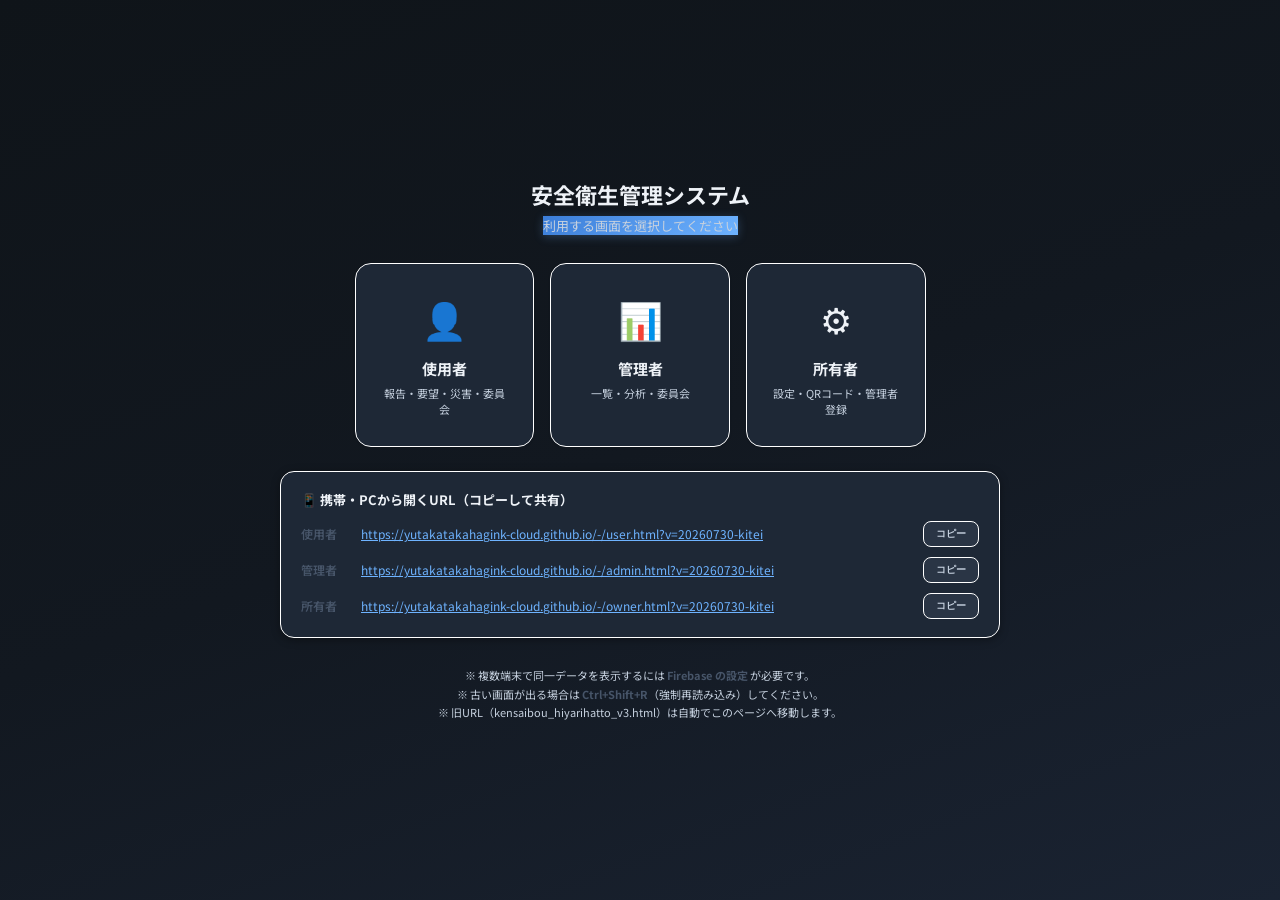
==== index.html @ 797aa0ba "feat: 規定関連タブを追加（運営規程・安全担当資料）" ====
﻿<!DOCTYPE html>
<html lang="ja">
<head>
<meta charset="UTF-8">
<meta name="viewport" content="width=device-width, initial-scale=1.0">
<meta http-equiv="Cache-Control" content="no-cache, no-store, must-revalidate">
<meta http-equiv="Pragma" content="no-cache">
<meta http-equiv="Expires" content="0">
<title>安全衛生管理システム</title>
<link href="https://fonts.googleapis.com/css2?family=Noto+Sans+JP:wght@400;600;700&family=Orbitron:wght@500;700&display=swap" rel="stylesheet">
<style>
*{margin:0;padding:0;box-sizing:border-box}
body{font-family:'Noto Sans JP',sans-serif;background:linear-gradient(160deg,#F8FAFC 0%,#E2E8F0 50%,#CBD5E1 100%);min-height:100vh;display:flex;flex-direction:column;align-items:center;justify-content:center;padding:20px}
h1{font-size:22px;color:#1E293B;margin-bottom:6px;text-align:center;font-weight:700}
.sub{font-size:13px;color:#64748B;margin-bottom:28px;text-align:center}
.cards{display:flex;flex-wrap:wrap;gap:16px;justify-content:center;max-width:720px}
.card{background:#fff;border:1px solid #E2E8F0;border-radius:16px;padding:28px 24px;min-width:160px;flex:1;max-width:220px;text-align:center;text-decoration:none;color:#1E293B;transition:all .2s;box-shadow:0 1px 3px rgba(0,0,0,.06)}
.card:hover,.card:active{border-color:#2563EB;transform:translateY(-3px);box-shadow:0 8px 24px rgba(37,99,235,.12)}
.card .ico{font-size:36px;margin-bottom:14px}
.card .ttl{font-size:15px;font-weight:700;margin-bottom:6px;color:#1E293B}
.card .desc{font-size:11px;color:#64748B;line-height:1.5}
.url-list{background:#fff;border:1px solid #E2E8F0;border-radius:14px;padding:18px 20px;margin-top:24px;max-width:720px;width:100%;box-shadow:0 1px 3px rgba(0,0,0,.04)}
.url-list h2{font-size:13px;color:#1E293B;margin-bottom:12px;font-weight:700}
.url-item{display:flex;align-items:center;gap:8px;margin-bottom:10px;font-size:12px}
.url-item:last-child{margin-bottom:0}
.url-item a{color:#2563EB;word-break:break-all;flex:1}
.url-item .copy{padding:5px 12px;font-size:10px;background:#fff;border:1px solid #E2E8F0;border-radius:8px;color:#475569;cursor:pointer;white-space:nowrap;font-weight:600;transition:all .15s}
.url-item .copy:hover{border-color:#2563EB;color:#2563EB}
.url-item .copy:active{background:#F0F4F8}
.note{font-size:11px;color:#94A3B8;margin-top:28px;text-align:center;max-width:520px;line-height:1.7}
.note b{color:#475569}
</style>
<link rel="stylesheet" href="hh-theme.css?v=20260723-dark3">
</head>
<body class="hh-sora index-page">
<h1>安全衛生管理システム</h1>
<p class="sub">利用する画面を選択してください</p>
<div class="cards">
  <a href="user.html?v=20260730-kitei" class="card" id="cardUser">
    <div class="ico">👤</div>
    <div class="ttl">使用者</div>
    <div class="desc">報告・要望・災害・委員会</div>
  </a>
  <a href="admin.html?v=20260730-kitei" class="card" id="cardAdmin">
    <div class="ico">📊</div>
    <div class="ttl">管理者</div>
    <div class="desc">一覧・分析・委員会</div>
  </a>
  <a href="owner.html?v=20260730-kitei" class="card" id="cardOwner">
    <div class="ico">⚙</div>
    <div class="ttl">所有者</div>
    <div class="desc">設定・QRコード・管理者登録</div>
  </a>
</div>
<div class="url-list">
  <h2>📱 携帯・PCから開くURL（コピーして共有）</h2>
  <div class="url-item"><span style="min-width:52px;color:#475569;font-weight:600">使用者</span><a href="user.html?v=20260730-kitei" id="urlUser">-</a><button class="copy" onclick="copyUrl('urlUser')">コピー</button></div>
  <div class="url-item"><span style="min-width:52px;color:#475569;font-weight:600">管理者</span><a href="admin.html?v=20260730-kitei" id="urlAdmin">-</a><button class="copy" onclick="copyUrl('urlAdmin')">コピー</button></div>
  <div class="url-item"><span style="min-width:52px;color:#475569;font-weight:600">所有者</span><a href="owner.html?v=20260730-kitei" id="urlOwner">-</a><button class="copy" onclick="copyUrl('urlOwner')">コピー</button></div>
</div>
<p class="note">※ 複数端末で同一データを表示するには <b>Firebase の設定</b> が必要です。<br>※ 古い画面が出る場合は <b>Ctrl+Shift+R</b>（強制再読み込み）してください。<br>※ 旧URL（kensaibou_hiyarihatto_v3.html）は自動でこのページへ移動します。</p>
<script src="config.js" onerror=""></script>
<script>
(function(){
  var v='?v=20260730-kitei';
  var base=(typeof window.HH_BASE_URL==='string'&&window.HH_BASE_URL)?window.HH_BASE_URL.replace(/\/?$/,'/'):location.href.replace(/[^\/]*$/,'');
  [['urlUser','user.html'],['urlAdmin','admin.html'],['urlOwner','owner.html']].forEach(function(x){
    var url=base+x[1]+v;
    var a=document.getElementById(x[0]);
    if(a){a.href=url;a.textContent=url}
  });
  [['cardUser','user.html'],['cardAdmin','admin.html'],['cardOwner','owner.html']].forEach(function(x){
    var el=document.getElementById(x[0]);if(el)el.href=base+x[1]+v;
  });
})();
function copyUrl(id){var a=document.getElementById(id);var url=a.href;if(navigator.clipboard&&navigator.clipboard.writeText){navigator.clipboard.writeText(url).then(function(){alert('URLをコピーしました:\n'+url)})}else{var t=document.createElement('input');t.value=url;document.body.appendChild(t);t.select();document.execCommand('copy');document.body.removeChild(t);alert('URLをコピーしました:\n'+url)}}
</script>
</body>
</html>
---- hh-theme.css ----
/* 螳牙・陦帷函邂｡逅・窶・繝繝ｼ繧ｯ繝・・繝橸ｼ医∪縺ｶ縺励＆繧呈椛縺医∫區譁・ｭ励〒隱ｭ縺ｿ繧・☆縺擾ｼ・*/
:root {
  --bg: #121820;
  --bg2: #1a2332;
  --bg3: #222d3d;
  --ac: #6eb3ff;
  --ac2: #8fc4ff;
  --acg: rgba(110, 179, 255, 0.15);
  --yl: #fbbf24;
  --rd: #f87171;
  --gn: #4ade80;
  --bl: #38bdf8;
  --pr: #c4b5fd;
  --t1: #eef2f7;
  --t2: #c5d0de;
  --t3: #8b9cb0;
  --bd: #ffffff;
  --card: #1e2836;
  --card2: #252f3f;
  --input: #2a3545;
  --r: 12px;
  --rs: 8px;
  --shadow: 0 2px 8px rgba(0, 0, 0, 0.35);
  --shadow-md: 0 6px 20px rgba(0, 0, 0, 0.4);
}

body.hh-sora {
  font-family: "Noto Sans JP", "Segoe UI", Meiryo, sans-serif;
  background: var(--bg) !important;
  color: var(--t1) !important;
  -webkit-font-smoothing: antialiased;
  color-scheme: dark;
}

body.hh-sora select,
body.hh-sora input,
body.hh-sora textarea,
body.hh-sora button {
  color: var(--t1);
}

/* 笏笏 繝翫ン繝ｻ繝倥ャ繝繝ｼ 笏笏 */
body.hh-sora .nav {
  background: var(--bg2) !important;
  border-color: var(--bd) !important;
  box-shadow: 0 2px 12px rgba(0, 0, 0, 0.4) !important;
}

body.hh-sora .ni { color: var(--t3) !important; }
body.hh-sora .ni.on { color: var(--ac) !important; }
body.hh-sora .ni.on::before { background: var(--ac) !important; }

body.hh-sora .hdr {
  background: var(--bg2) !important;
  border-bottom-color: var(--bd) !important;
}

body.hh-sora .logo {
  background: linear-gradient(135deg, #3b7dd8, #6eb3ff) !important;
  box-shadow: 0 2px 10px rgba(110, 179, 255, 0.25) !important;
}

/* 笏笏 譁・ｭ苓牡・医う繝ｳ繝ｩ繧､繝ｳ縺ｮ豼・牡謖・ｮ壹ｒ荳頑嶌縺搾ｼ・笏笏 */
body.hh-sora .hdr-t,
body.hh-sora .hdr-s,
body.hh-sora .lt,
body.hh-sora .mh,
body.hh-sora .cht,
body.hh-sora .fl,
body.hh-sora .lkl,
body.hh-sora .dv,
body.hh-sora .dbtx,
body.hh-sora .fg,
body.hh-sora p,
body.hh-sora label,
body.hh-sora h1,
body.hh-sora h2,
body.hh-sora h3,
body.hh-sora .login-lbl,
body.hh-sora .menu-btn-t,
body.hh-sora .guide-box b,
body.hh-sora .login-inf b,
body.hh-sora .ocr-buf-title {
  color: var(--t1) !important;
}

body.hh-sora .sl,
body.hh-sora .rm,
body.hh-sora .dk,
body.hh-sora .dbt,
body.hh-sora .rde,
body.hh-sora .hl,
body.hh-sora .crl,
body.hh-sora .tl2,
body.hh-sora .com-tap,
body.hh-sora .menu-btn-d {
  color: var(--t2) !important;
}

body.hh-sora .sd,
body.hh-sora .guide-box,
body.hh-sora .user-pill,
body.hh-sora .top-btn,
body.hh-sora .period-flt select,
body.hh-sora .dfp,
body.hh-sora .fp {
  color: var(--ac) !important;
}

/* 笏笏 繧ｫ繝ｼ繝峨・繝代ロ繝ｫ 笏笏 */
body.hh-sora .cb,
body.hh-sora .ic,
body.hh-sora .rc,
body.hh-sora .sc,
body.hh-sora .lki,
body.hh-sora .login-box,
body.hh-sora .login-card,
body.hh-sora .period-flt,
body.hh-sora .com-exp-card,
body.hh-sora .byexp-grid .byexp-item,
body.hh-sora .menu-btn,
body.hh-sora .photo-btn,
body.hh-sora .drop-zone,
body.hh-sora .ocr-pick-btn,
body.hh-sora .ocr-btn-clear,
body.hh-sora .ocr-buf-thumb,
body.hh-sora .url-list {
  background: var(--card) !important;
  border-color: var(--bd) !important;
  color: var(--t1) !important;
  box-shadow: var(--shadow) !important;
}

body.hh-sora .rc { border-left-color: var(--bd) !important; }
body.hh-sora .rc:hover {
  background: var(--card2) !important;
  box-shadow: var(--shadow-md) !important;
}

body.hh-sora .com-detail {
  background: rgba(110, 179, 255, 0.08) !important;
  border-left-color: var(--bd) !important;
  color: var(--t1) !important;
}

body.hh-sora .com-detail .byexp-item {
  border-bottom-color: var(--bd) !important;
}

body.hh-sora .guide-box {
  background: rgba(110, 179, 255, 0.1) !important;
  border-color: var(--bd) !important;
}

/* 笏笏 蜈･蜉帶ｬ・笏笏 */
body.hh-sora .fi,
body.hh-sora .fs,
body.hh-sora .ft,
body.hh-sora .login-inp,
body.hh-sora .login-sel,
body.hh-sora .period-flt select {
  background: var(--input) !important;
  border-color: var(--bd) !important;
  color: var(--t1) !important;
}

body.hh-sora .fi:focus,
body.hh-sora .fs:focus,
body.hh-sora .ft:focus,
body.hh-sora .login-inp:focus,
body.hh-sora .login-sel:focus {
  border-color: var(--ac) !important;
  box-shadow: 0 0 0 3px var(--acg) !important;
}

body.hh-sora .fs,
body.hh-sora .period-flt select {
  background-image: url("data:image/svg+xml,%3Csvg xmlns='http://www.w3.org/2000/svg' width='10' height='10' viewBox='0 0 24 24' fill='none' stroke='%238b9cb0' stroke-width='2'%3E%3Cpath d='M6 9l6 6 6-6'/%3E%3C/svg%3E") !important;
  background-repeat: no-repeat !important;
  background-position: right 12px center !important;
}

body.hh-sora input[type="date"],
body.hh-sora input[type="time"],
body.hh-sora input[type="month"],
body.hh-sora input[type="number"] {
  color-scheme: dark;
}

/* 笏笏 繝√ャ繝励・繝懊ち繝ｳ 笏笏 */
body.hh-sora .ch,
body.hh-sora .ck,
body.hh-sora .lb,
body.hh-sora .tp,
body.hh-sora .user-pill,
body.hh-sora .top-btn,
body.hh-sora .dfp {
  background: var(--input) !important;
  border-color: var(--bd) !important;
  color: var(--t2) !important;
}

body.hh-sora .ch.on,
body.hh-sora .ck.on,
body.hh-sora .dfp.on,
body.hh-sora .tp.on {
  background: var(--acg) !important;
  border-color: var(--ac) !important;
  color: var(--ac) !important;
}

body.hh-sora .lb.on {
  background: var(--ac) !important;
  border-color: var(--ac) !important;
  color: #0f1419 !important;
}

body.hh-sora .sub,
body.hh-sora .login-btn,
body.hh-sora .ocr-btn-fill {
  background: linear-gradient(135deg, #3b7dd8, #6eb3ff) !important;
  border: none !important;
  color: #0f1419 !important;
  box-shadow: 0 2px 10px rgba(110, 179, 255, 0.25) !important;
}

body.hh-sora .fp {
  background: var(--input) !important;
  border-color: var(--bd) !important;
}

body.hh-sora .fp:hover {
  border-color: var(--ac) !important;
  color: var(--ac) !important;
}

body.hh-sora .sd { color: var(--ac) !important; }
body.hh-sora .sd::after { background: linear-gradient(90deg, var(--bd), transparent) !important; }

/* 笏笏 邨ｱ險医・繧ｰ繝ｩ繝・笏笏 */
body.hh-sora .htk,
body.hh-sora .crt,
body.hh-sora .lkdt,
body.hh-sora .ocr-prog {
  background: var(--bg3) !important;
}

body.hh-sora .sc.co .sv { color: var(--ac) !important; }
body.hh-sora .sc.cr .sv { color: var(--rd) !important; }
body.hh-sora .sc.cg2 .sv { color: var(--gn) !important; }
body.hh-sora .sc.cy .sv { color: var(--yl) !important; }

/* 笏笏 繝舌ャ繧ｸ・域囓閭梧勹縺ｧ繧りｪｭ繧√ｋ繧医≧隱ｿ謨ｴ・・笏笏 */
body.hh-sora .bf { background: rgba(248, 113, 113, 0.2) !important; color: #fca5a5 !important; }
body.hh-sora .bt2 { background: rgba(251, 191, 36, 0.2) !important; color: #fcd34d !important; }
body.hh-sora .bm { background: rgba(196, 181, 253, 0.2) !important; color: #ddd6fe !important; }
body.hh-sora .bdr { background: rgba(56, 189, 248, 0.2) !important; color: #7dd3fc !important; }
body.hh-sora .bcl { background: rgba(74, 222, 128, 0.2) !important; color: #86efac !important; }
body.hh-sora .bo { background: rgba(139, 156, 176, 0.2) !important; color: var(--t2) !important; }
body.hh-sora .abr { background: rgba(251, 191, 36, 0.15) !important; color: #fcd34d !important; border-color: var(--bd) !important; }
body.hh-sora .abd { background: rgba(74, 222, 128, 0.15) !important; color: #86efac !important; border-color: var(--bd) !important; }

/* 笏笏 繝｢繝ｼ繝繝ｫ 笏笏 */
body.hh-sora .mbg { background: rgba(0, 0, 0, 0.65) !important; }

body.hh-sora .mbd {
  background: var(--card2) !important;
  border: 1px solid var(--bd) !important;
  color: var(--t1) !important;
  box-shadow: var(--shadow-md) !important;
}

body.hh-sora .dl { border-bottom-color: var(--bd) !important; }
body.hh-sora .mp { background: var(--bd) !important; }
body.hh-sora .tst { background: var(--ac) !important; color: #0f1419 !important; }

/* 笏笏 繝ｭ繧ｰ繧､繝ｳ逕ｻ髱｢ 笏笏 */
body.hh-sora .login-ov {
  background: rgba(0, 0, 0, 0.75) !important;
}

body.hh-sora .login-card {
  background: var(--card2) !important;
  box-shadow: var(--shadow-md) !important;
}

/* 笏笏 蟋泌藤莨夊ｭｰ莠矩鹸 笏笏 */
body.hh-sora .cm-col {
  background: var(--card) !important;
  border-color: var(--bd) !important;
}

body.hh-sora .cm-title {
  background: var(--bg3) !important;
  color: var(--t1) !important;
}

body.hh-sora .cm-title.cm-confirmed {
  background: linear-gradient(135deg, #3b7dd8, #6eb3ff) !important;
  color: #0f1419 !important;
}

body.hh-sora .cm-sh { color: var(--ac) !important; }
body.hh-sora .cm-lbl { color: var(--t2) !important; }

body.hh-sora .cm-fi,
body.hh-sora .cm-ta {
  background: var(--input) !important;
  border-color: var(--bd) !important;
  color: var(--t1) !important;
}

body.hh-sora .cm-section { border-bottom-color: var(--bd) !important; }

body.hh-sora .cm-fi[style*="background:#f5f5f5"],
body.hh-sora .cm-ta[style*="background:#f5f5f5"] {
  background: var(--bg3) !important;
}

/* 笏笏 蜈･蜿｣ index.html 笏笏 */
body.hh-sora.index-page {
  background: linear-gradient(160deg, #0f1419 0%, #121820 50%, #1a2332 100%) !important;
  color: var(--t1) !important;
}

body.hh-sora.index-page h1 { color: var(--t1) !important; }
body.hh-sora.index-page .sub,
body.hh-sora.index-page .note { color: var(--t2) !important; }

body.hh-sora.index-page .card {
  background: var(--card) !important;
  border-color: var(--bd) !important;
  color: var(--t1) !important;
}

body.hh-sora.index-page .card:hover {
  border-color: var(--bd) !important;
  box-shadow: 0 8px 24px rgba(110, 179, 255, 0.15) !important;
}

body.hh-sora.index-page .card .ttl { color: var(--t1) !important; }
body.hh-sora.index-page .card .desc { color: var(--t2) !important; }
body.hh-sora.index-page .url-item a { color: var(--ac) !important; }

body.hh-sora.index-page .url-item .copy {
  background: var(--input) !important;
  border-color: var(--bd) !important;
  color: var(--t2) !important;
}

/* 笏笏 轣ｽ螳ｳ逋ｺ逕溷ｱ蜻翫ヵ繧ｩ繝ｼ繝・・C讒伜ｼ上・菴ｿ逕ｨ閠・判髱｢・・笏笏 */
body.hh-sora .dis-form-pc {
  background: var(--card) !important;
  border-color: var(--bd) !important;
  box-shadow: var(--shadow) !important;
}

body.hh-sora .dis-pc-left,
body.hh-sora .dis-pc-center,
body.hh-sora .dis-pc-right {
  background: var(--card) !important;
  border-color: var(--bd) !important;
}

body.hh-sora .dis-fl-label,
body.hh-sora .dis-fl-group-label {
  background: var(--bg3) !important;
  border-color: var(--bd) !important;
  color: var(--t1) !important;
}

body.hh-sora .dis-fl-sublabel {
  background: var(--bg2) !important;
  border-color: var(--bd) !important;
  color: var(--t2) !important;
}

body.hh-sora .dis-fl-input {
  background: var(--card) !important;
  color: var(--t1) !important;
}

body.hh-sora .dis-fl-input input,
body.hh-sora .dis-fl-input select,
body.hh-sora .dis-fl-input textarea {
  background: var(--input) !important;
  color: var(--t1) !important;
}

body.hh-sora .dis-fl-row,
body.hh-sora .dis-fl-group,
body.hh-sora .dis-fl-group-body .dis-fl-row {
  border-color: var(--bd) !important;
}

body.hh-sora .dis-fl-sect,
body.hh-sora .dis-sect.dis-title {
  background: var(--bg3) !important;
  border-color: var(--bd) !important;
  color: var(--t1) !important;
}

body.hh-sora .dis-pc-right .dis-right-sect {
  background: var(--card2) !important;
  border-color: var(--bd) !important;
  color: var(--t1) !important;
}

body.hh-sora .dis-pc-right .dis-rs-title,
body.hh-sora .dis-situation-sect .dis-ss-title,
body.hh-sora .dis-situation-sect .dis-ss-sub,
body.hh-sora .dis-report-msg {
  color: var(--t1) !important;
}

body.hh-sora .dis-pc-right .dis-rs-title {
  border-color: var(--bd) !important;
}

body.hh-sora .dis-report-block {
  background: var(--card2) !important;
  border-color: var(--bd) !important;
  color: var(--t1) !important;
}

.req-clickable{cursor:pointer;transition:background .15s}
.req-clickable:hover{background:rgba(59,125,216,.06)}

body.hh-sora #disWfUserWrap {
  background: rgba(110, 179, 255, 0.08) !important;
  border-color: var(--bd) !important;
}

body.hh-sora #disReturnedEditBanner {
  background: var(--card2) !important;
  border-color: var(--bd) !important;
  color: var(--t1) !important;
}

body.hh-sora #disReturnedReturnNoteWrap {
  background: rgba(248, 113, 113, 0.12) !important;
  border-color: var(--bd) !important;
}

body.hh-sora #disReturnedReturnNoteBody,
body.hh-sora #disReturnedLooseApproverBody {
  color: var(--t1) !important;
}

body.hh-sora #disReturnedLooseApproverWrap {
  background: rgba(251, 191, 36, 0.12) !important;
  border-color: var(--bd) !important;
}

body.hh-sora #disWfMailPrompt {
  background: var(--card2) !important;
  border-color: var(--bd) !important;
  color: var(--t1) !important;
}

body.hh-sora #disWfMailPrompt strong {
  color: var(--ac) !important;
}

body.hh-sora .dis-fl-input input[style*="background:#e0e0e0"],
body.hh-sora .dis-fl-input input[style*="background: #e0e0e0"],
body.hh-sora #f_wf_sender_email[style*="background:#e8e8e8"],
body.hh-sora #f_wf_sender_email[style*="background: #e8e8e8"] {
  background: var(--bg3) !important;
  color: var(--t2) !important;
}

body.hh-sora .dis-fl-input label {
  color: var(--t2) !important;
}

/* モーダル・承認画面：白背景はそのまま黒文字・白枠 */
body.hh-sora .dis-detail-wide #mI [style*="background:#fff"],
body.hh-sora .dis-detail-wide #mI [style*="background: #fff"],
body.hh-sora .dis-detail-wide #mI [style*="background:#f9f9f9"],
body.hh-sora .dis-detail-wide #mI [style*="background: #f9f9f9"],
body.hh-sora .dis-detail-wide #mI [style*="background:#e8e8e8"],
body.hh-sora .dis-detail-wide #mI [style*="background: #e8e8e8"],
body.hh-sora .dis-detail-wide #mI [style*="background:#f0f0f0"],
body.hh-sora .dis-detail-wide #mI [style*="background: #f0f0f0"],
body.hh-sora .dis-detail-wide #mI [style*="background:#D0D0D0"],
body.hh-sora .dis-detail-wide #mI [style*="background:#D9D9D9"],
body.hh-sora .dis-detail-wide #mI [style*="background: #D0D0D0"],
body.hh-sora .dis-detail-wide #mI [style*="background: #D9D9D9"],
body.hh-sora .dis-detail-wide #mI [style*="background:#FFFDE7"],
body.hh-sora .dis-detail-wide #mI [style*="background:#FFEBEE"],
body.hh-sora #root [style*="background:#fff"],
body.hh-sora #root [style*="background: #fff"],
body.hh-sora #root [style*="background:#e8e8e8"],
body.hh-sora #root [style*="background: #e8e8e8"],
body.hh-sora #root [style*="background:#f0f0f0"],
body.hh-sora #root [style*="background:#D0D0D0"],
body.hh-sora #root [style*="background:#D9D9D9"],
body.hh-sora #root [style*="background:#f9f9f9"],
body.hh-sora #root [style*="background:#FFFDE7"] {
  color: #000000 !important;
  border-color: var(--bd) !important;
}

body.hh-sora .dis-detail-wide #mI [style*="color:#555"],
body.hh-sora .dis-detail-wide #mI [style*="color:#888"],
body.hh-sora .dis-detail-wide #mI [style*="color:#333"],
body.hh-sora .dis-detail-wide #mI [style*="color:#1a1a1a"],
body.hh-sora .dis-detail-wide #mI [style*="color:#E65100"],
body.hh-sora .dis-detail-wide #mI [style*="color:#C62828"],
body.hh-sora #root [style*="color:#555"],
body.hh-sora #root [style*="color:#888"],
body.hh-sora #root [style*="color:#333"],
body.hh-sora #root [style*="color:#1a1a1a"] {
  color: #000000 !important;
}

body.hh-sora .dis-detail-wide #mI [style*="border:1px solid #333"],
body.hh-sora .dis-detail-wide #mI [style*="border-bottom:1px solid #333"],
body.hh-sora .dis-detail-wide #mI [style*="border-bottom:1px solid #ddd"],
body.hh-sora .dis-detail-wide #mI [style*="border-top:2px solid #E65100"],
body.hh-sora .dis-detail-wide #mI [style*="border:1px solid #FFE082"],
body.hh-sora .dis-detail-wide #mI [style*="border-bottom:1px solid #FFCC80"],
body.hh-sora #root [style*="border:1px solid #333"],
body.hh-sora #root [style*="border-bottom:1px solid #333"],
body.hh-sora #root [style*="border-bottom:1px solid #ddd"] {
  border-color: var(--bd) !important;
}

/* 白〜明るい背景の固定UI（背景は変更せず文字のみ黒） */
body.hh-sora .qr-section,
body.hh-sora .ocr-cf,
body.hh-sora .ocr-cf-stat,
body.hh-sora .ocr-cf-banner,
body.hh-sora #qrCodeOutput,
body.hh-sora #qrCodeOutputAdmin,
body.hh-sora #qrCodeOutputOwner,
body.hh-sora #firebaseDiagnosticResult {
  color: #000000 !important;
  border-color: var(--bd) !important;
}

body.hh-sora .qr-section .fl,
body.hh-sora .qr-section label,
body.hh-sora .qr-section p,
body.hh-sora .qr-section .cht,
body.hh-sora .ocr-cf,
body.hh-sora .ocr-cf * {
  color: #000000 !important;
}
/* 蜊倅ｽ・disaster.html */
body.hh-sora .login-overlay {
  background: rgba(0, 0, 0, 0.75) !important;
}

body.hh-sora .note {
  color: var(--t2) !important;
}

body.hh-sora .err {
  background: rgba(248, 113, 113, 0.15) !important;
  color: #fca5a5 !important;
}

/* 笏笏 蜊ｰ蛻ｷ繝ｻPDF繝ｻ繧ｨ繧ｯ繧ｹ繝昴・繝茨ｼ育區閭梧勹邯ｭ謖・ｼ・笏笏 */
body.hh-sora .report-wrapper,
body.hh-sora .dis-print-area,
body.hh-sora .dis-detail-print {
  background: #fff !important;
  color: #000 !important;
  border-color: var(--bd) !important;
}
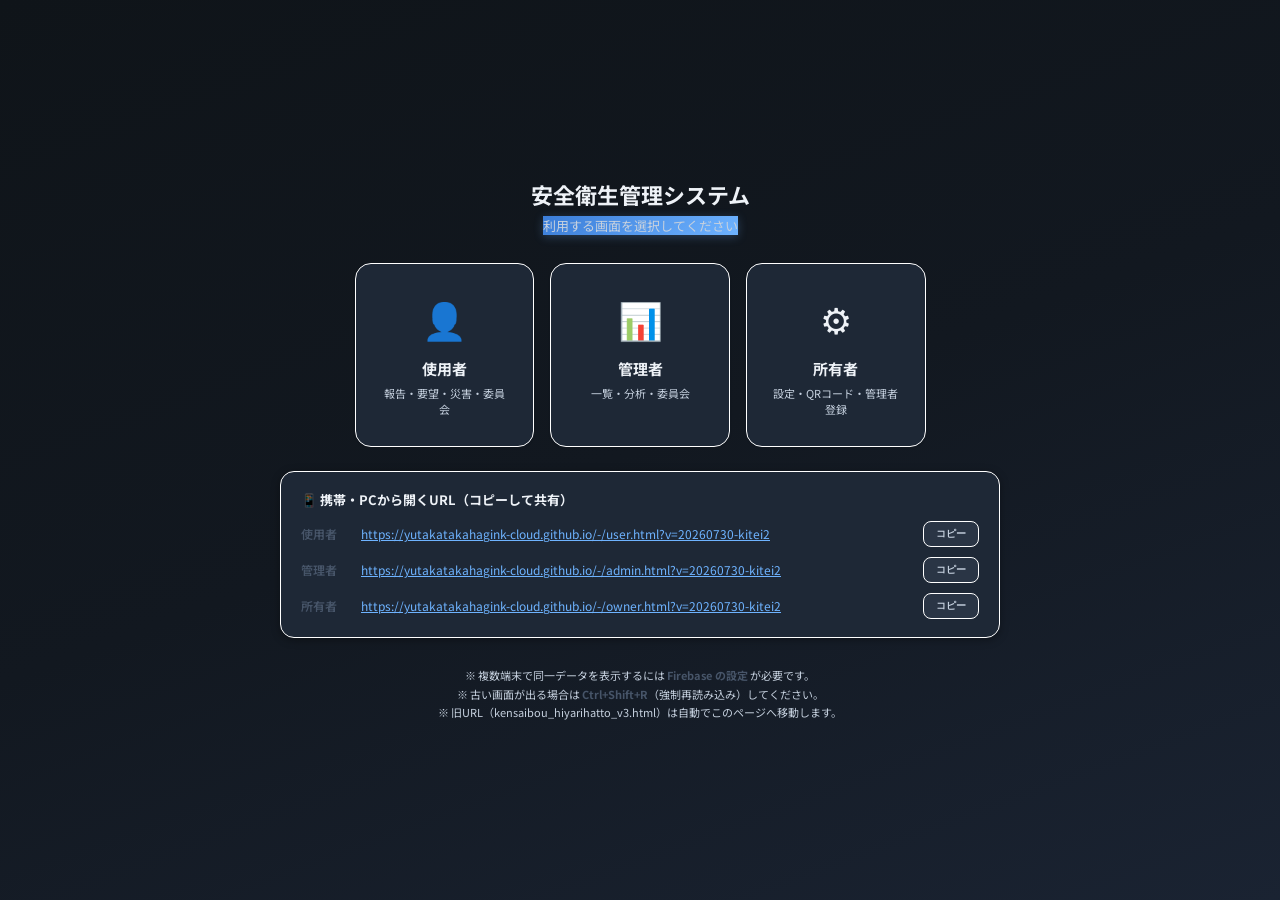
==== commit 97bc9c79: "feat: 規定関連をポップアップ表示に変更" ====
--- a/index.html
+++ b/index.html
@@ -36,17 +36,17 @@
 <h1>安全衛生管理システム</h1>
 <p class="sub">利用する画面を選択してください</p>
 <div class="cards">
-  <a href="user.html?v=20260730-kitei" class="card" id="cardUser">
+  <a href="user.html?v=20260730-kitei2" class="card" id="cardUser">
     <div class="ico">👤</div>
     <div class="ttl">使用者</div>
     <div class="desc">報告・要望・災害・委員会</div>
   </a>
-  <a href="admin.html?v=20260730-kitei" class="card" id="cardAdmin">
+  <a href="admin.html?v=20260730-kitei2" class="card" id="cardAdmin">
     <div class="ico">📊</div>
     <div class="ttl">管理者</div>
     <div class="desc">一覧・分析・委員会</div>
   </a>
-  <a href="owner.html?v=20260730-kitei" class="card" id="cardOwner">
+  <a href="owner.html?v=20260730-kitei2" class="card" id="cardOwner">
     <div class="ico">⚙</div>
     <div class="ttl">所有者</div>
     <div class="desc">設定・QRコード・管理者登録</div>
@@ -54,15 +54,15 @@
 </div>
 <div class="url-list">
   <h2>📱 携帯・PCから開くURL（コピーして共有）</h2>
-  <div class="url-item"><span style="min-width:52px;color:#475569;font-weight:600">使用者</span><a href="user.html?v=20260730-kitei" id="urlUser">-</a><button class="copy" onclick="copyUrl('urlUser')">コピー</button></div>
-  <div class="url-item"><span style="min-width:52px;color:#475569;font-weight:600">管理者</span><a href="admin.html?v=20260730-kitei" id="urlAdmin">-</a><button class="copy" onclick="copyUrl('urlAdmin')">コピー</button></div>
-  <div class="url-item"><span style="min-width:52px;color:#475569;font-weight:600">所有者</span><a href="owner.html?v=20260730-kitei" id="urlOwner">-</a><button class="copy" onclick="copyUrl('urlOwner')">コピー</button></div>
+  <div class="url-item"><span style="min-width:52px;color:#475569;font-weight:600">使用者</span><a href="user.html?v=20260730-kitei2" id="urlUser">-</a><button class="copy" onclick="copyUrl('urlUser')">コピー</button></div>
+  <div class="url-item"><span style="min-width:52px;color:#475569;font-weight:600">管理者</span><a href="admin.html?v=20260730-kitei2" id="urlAdmin">-</a><button class="copy" onclick="copyUrl('urlAdmin')">コピー</button></div>
+  <div class="url-item"><span style="min-width:52px;color:#475569;font-weight:600">所有者</span><a href="owner.html?v=20260730-kitei2" id="urlOwner">-</a><button class="copy" onclick="copyUrl('urlOwner')">コピー</button></div>
 </div>
 <p class="note">※ 複数端末で同一データを表示するには <b>Firebase の設定</b> が必要です。<br>※ 古い画面が出る場合は <b>Ctrl+Shift+R</b>（強制再読み込み）してください。<br>※ 旧URL（kensaibou_hiyarihatto_v3.html）は自動でこのページへ移動します。</p>
 <script src="config.js" onerror=""></script>
 <script>
 (function(){
-  var v='?v=20260730-kitei';
+  var v='?v=20260730-kitei2';
   var base=(typeof window.HH_BASE_URL==='string'&&window.HH_BASE_URL)?window.HH_BASE_URL.replace(/\/?$/,'/'):location.href.replace(/[^\/]*$/,'');
   [['urlUser','user.html'],['urlAdmin','admin.html'],['urlOwner','owner.html']].forEach(function(x){
     var url=base+x[1]+v;
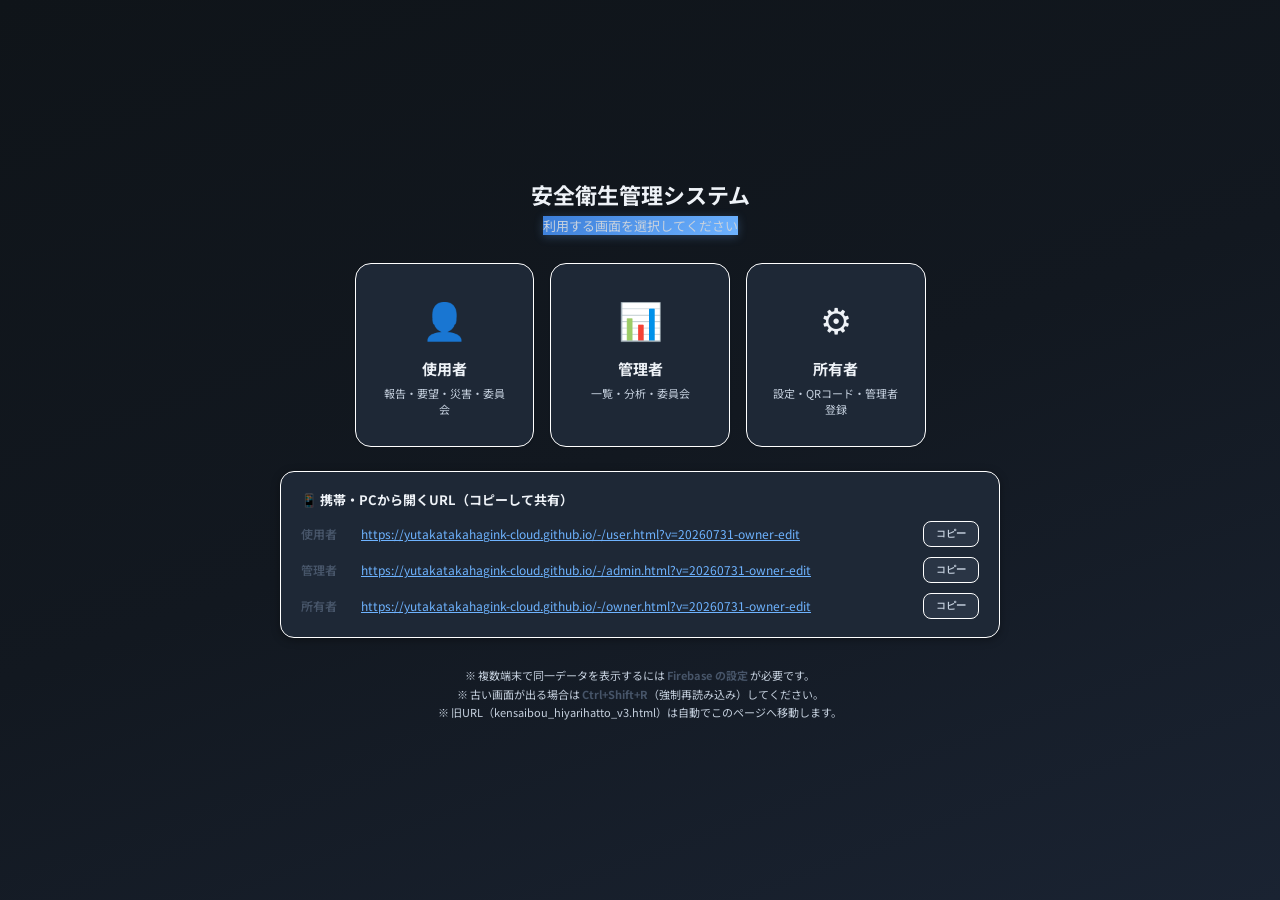
==== commit f3828b53: "feat: 所有者は災害報告・要望を直接編集可能に（履歴非表示）" ====
--- a/index.html
+++ b/index.html
@@ -30,23 +30,23 @@
 .note{font-size:11px;color:#94A3B8;margin-top:28px;text-align:center;max-width:520px;line-height:1.7}
 .note b{color:#475569}
 </style>
-<link rel="stylesheet" href="hh-theme.css?v=20260723-dark3">
+<link rel="stylesheet" href="hh-theme.css?v=20260730-kitei3">
 </head>
 <body class="hh-sora index-page">
 <h1>安全衛生管理システム</h1>
 <p class="sub">利用する画面を選択してください</p>
 <div class="cards">
-  <a href="user.html?v=20260730-kitei2" class="card" id="cardUser">
+  <a href="user.html?v=20260731-owner-edit" class="card" id="cardUser">
     <div class="ico">👤</div>
     <div class="ttl">使用者</div>
     <div class="desc">報告・要望・災害・委員会</div>
   </a>
-  <a href="admin.html?v=20260730-kitei2" class="card" id="cardAdmin">
+  <a href="admin.html?v=20260731-owner-edit" class="card" id="cardAdmin">
     <div class="ico">📊</div>
     <div class="ttl">管理者</div>
     <div class="desc">一覧・分析・委員会</div>
   </a>
-  <a href="owner.html?v=20260730-kitei2" class="card" id="cardOwner">
+  <a href="owner.html?v=20260731-owner-edit" class="card" id="cardOwner">
     <div class="ico">⚙</div>
     <div class="ttl">所有者</div>
     <div class="desc">設定・QRコード・管理者登録</div>
@@ -54,15 +54,15 @@
 </div>
 <div class="url-list">
   <h2>📱 携帯・PCから開くURL（コピーして共有）</h2>
-  <div class="url-item"><span style="min-width:52px;color:#475569;font-weight:600">使用者</span><a href="user.html?v=20260730-kitei2" id="urlUser">-</a><button class="copy" onclick="copyUrl('urlUser')">コピー</button></div>
-  <div class="url-item"><span style="min-width:52px;color:#475569;font-weight:600">管理者</span><a href="admin.html?v=20260730-kitei2" id="urlAdmin">-</a><button class="copy" onclick="copyUrl('urlAdmin')">コピー</button></div>
-  <div class="url-item"><span style="min-width:52px;color:#475569;font-weight:600">所有者</span><a href="owner.html?v=20260730-kitei2" id="urlOwner">-</a><button class="copy" onclick="copyUrl('urlOwner')">コピー</button></div>
+  <div class="url-item"><span style="min-width:52px;color:#475569;font-weight:600">使用者</span><a href="user.html?v=20260731-owner-edit" id="urlUser">-</a><button class="copy" onclick="copyUrl('urlUser')">コピー</button></div>
+  <div class="url-item"><span style="min-width:52px;color:#475569;font-weight:600">管理者</span><a href="admin.html?v=20260731-owner-edit" id="urlAdmin">-</a><button class="copy" onclick="copyUrl('urlAdmin')">コピー</button></div>
+  <div class="url-item"><span style="min-width:52px;color:#475569;font-weight:600">所有者</span><a href="owner.html?v=20260731-owner-edit" id="urlOwner">-</a><button class="copy" onclick="copyUrl('urlOwner')">コピー</button></div>
 </div>
 <p class="note">※ 複数端末で同一データを表示するには <b>Firebase の設定</b> が必要です。<br>※ 古い画面が出る場合は <b>Ctrl+Shift+R</b>（強制再読み込み）してください。<br>※ 旧URL（kensaibou_hiyarihatto_v3.html）は自動でこのページへ移動します。</p>
 <script src="config.js" onerror=""></script>
 <script>
 (function(){
-  var v='?v=20260730-kitei2';
+  var v='?v=20260731-owner-edit';
   var base=(typeof window.HH_BASE_URL==='string'&&window.HH_BASE_URL)?window.HH_BASE_URL.replace(/\/?$/,'/'):location.href.replace(/[^\/]*$/,'');
   [['urlUser','user.html'],['urlAdmin','admin.html'],['urlOwner','owner.html']].forEach(function(x){
     var url=base+x[1]+v;
--- a/hh-theme.css
+++ b/hh-theme.css
@@ -569,4 +569,53 @@
   background: #fff !important;
   color: #000 !important;
   border-color: var(--bd) !important;
-}+}
+
+/* 規定関連：白背景のカードとポップアップは黒文字を維持 */
+body.hh-sora .reg-card {
+  background: #fff !important;
+  border-color: var(--bd) !important;
+}
+body.hh-sora .reg-title { color: #111827 !important; }
+body.hh-sora .reg-desc { color: #475569 !important; }
+body.hh-sora .reg-dl { color: #1D4ED8 !important; }
+body.hh-sora .reg-ico {
+  background: rgba(37, 99, 235, 0.1) !important;
+  color: #1D4ED8 !important;
+}
+
+body.hh-sora #kiteiModal .kt-panel { background: #fff !important; }
+body.hh-sora #kiteiModal .kt-head {
+  background: #F8FAFC !important;
+  border-bottom-color: #E2E8F0 !important;
+}
+body.hh-sora #kiteiModal .kt-close {
+  background: #F1F5F9 !important;
+  color: #334155 !important;
+}
+body.hh-sora #kiteiModal .kt-title,
+body.hh-sora #kiteiModal .kt-body,
+body.hh-sora #kiteiModal .kt-body h1,
+body.hh-sora #kiteiModal .kt-body h2,
+body.hh-sora #kiteiModal .kt-body p,
+body.hh-sora #kiteiModal .kt-body li,
+body.hh-sora #kiteiModal .kt-body b,
+body.hh-sora #kiteiModal .kt-body td,
+body.hh-sora #kiteiModal .kt-body th,
+body.hh-sora #kiteiModal .kt-foot,
+body.hh-sora #kiteiModal .kt-qa b {
+  color: #111827 !important;
+}
+body.hh-sora #kiteiModal .kt-body h2 { border-bottom-color: #E2E8F0 !important; }
+body.hh-sora #kiteiModal .kt-body h3 { color: #1D4ED8 !important; }
+body.hh-sora #kiteiModal .kt-note { color: #64748B !important; }
+body.hh-sora #kiteiModal .kt-sub { color: #334155 !important; }
+body.hh-sora #kiteiModal .kt-qa {
+  background: #F8FAFC !important;
+  border-color: #E2E8F0 !important;
+}
+body.hh-sora #kiteiModal .kt-qa p { color: #334155 !important; }
+body.hh-sora #kiteiModal .kt-foot { background: rgba(37, 99, 235, 0.06) !important; }
+body.hh-sora #kiteiModal .kt-table th { background: #F1F5F9 !important; }
+body.hh-sora #kiteiModal .kt-table th,
+body.hh-sora #kiteiModal .kt-table td { border-color: #E2E8F0 !important; }
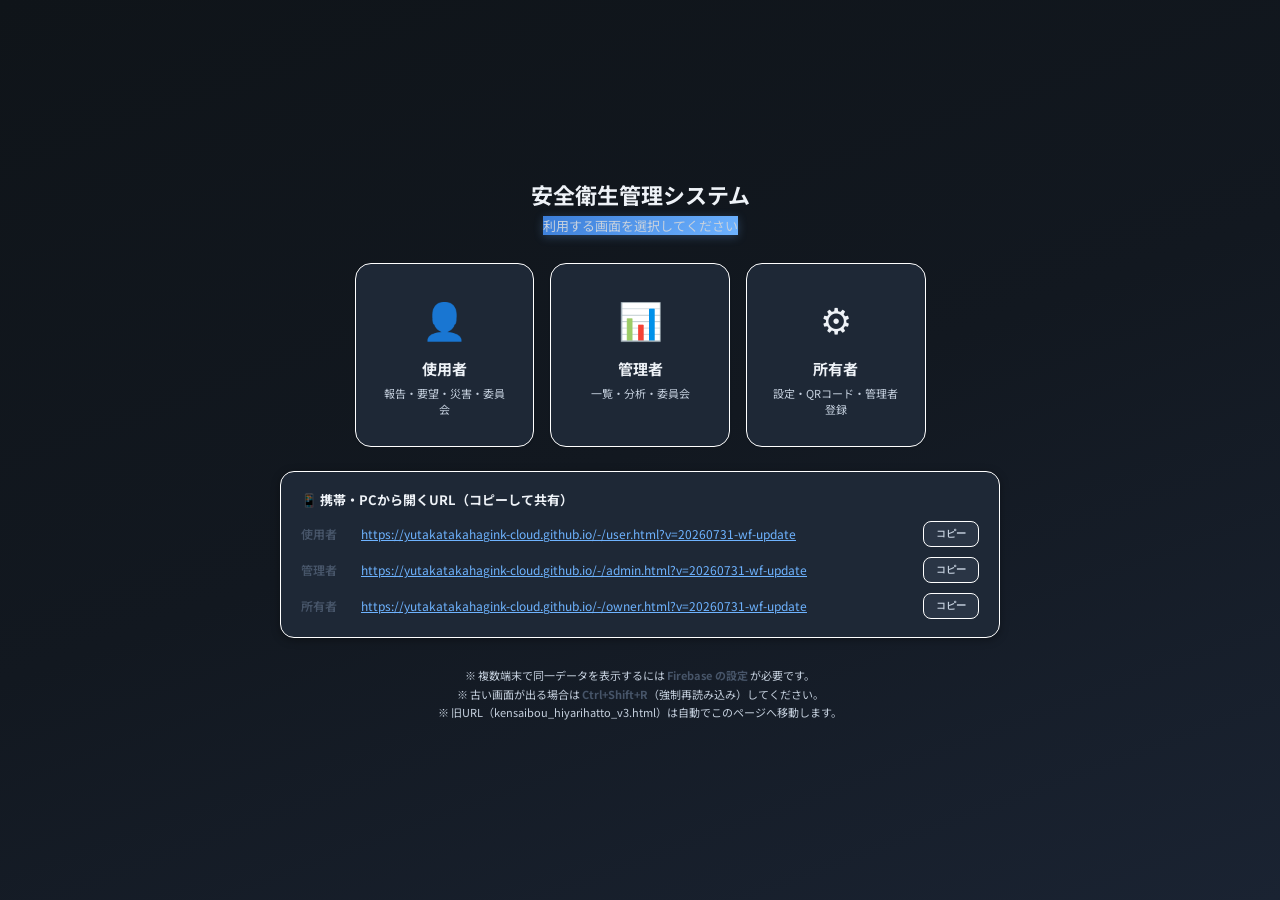
==== commit f8890b4f: "feat: 承認WF改善 - 髙萩第1承認・川名追加・検索入力対応" ====
--- a/index.html
+++ b/index.html
@@ -36,17 +36,17 @@
 <h1>安全衛生管理システム</h1>
 <p class="sub">利用する画面を選択してください</p>
 <div class="cards">
-  <a href="user.html?v=20260731-owner-edit" class="card" id="cardUser">
+  <a href="user.html?v=20260731-wf-update" class="card" id="cardUser">
     <div class="ico">👤</div>
     <div class="ttl">使用者</div>
     <div class="desc">報告・要望・災害・委員会</div>
   </a>
-  <a href="admin.html?v=20260731-owner-edit" class="card" id="cardAdmin">
+  <a href="admin.html?v=20260731-wf-update" class="card" id="cardAdmin">
     <div class="ico">📊</div>
     <div class="ttl">管理者</div>
     <div class="desc">一覧・分析・委員会</div>
   </a>
-  <a href="owner.html?v=20260731-owner-edit" class="card" id="cardOwner">
+  <a href="owner.html?v=20260731-wf-update" class="card" id="cardOwner">
     <div class="ico">⚙</div>
     <div class="ttl">所有者</div>
     <div class="desc">設定・QRコード・管理者登録</div>
@@ -54,15 +54,15 @@
 </div>
 <div class="url-list">
   <h2>📱 携帯・PCから開くURL（コピーして共有）</h2>
-  <div class="url-item"><span style="min-width:52px;color:#475569;font-weight:600">使用者</span><a href="user.html?v=20260731-owner-edit" id="urlUser">-</a><button class="copy" onclick="copyUrl('urlUser')">コピー</button></div>
-  <div class="url-item"><span style="min-width:52px;color:#475569;font-weight:600">管理者</span><a href="admin.html?v=20260731-owner-edit" id="urlAdmin">-</a><button class="copy" onclick="copyUrl('urlAdmin')">コピー</button></div>
-  <div class="url-item"><span style="min-width:52px;color:#475569;font-weight:600">所有者</span><a href="owner.html?v=20260731-owner-edit" id="urlOwner">-</a><button class="copy" onclick="copyUrl('urlOwner')">コピー</button></div>
+  <div class="url-item"><span style="min-width:52px;color:#475569;font-weight:600">使用者</span><a href="user.html?v=20260731-wf-update" id="urlUser">-</a><button class="copy" onclick="copyUrl('urlUser')">コピー</button></div>
+  <div class="url-item"><span style="min-width:52px;color:#475569;font-weight:600">管理者</span><a href="admin.html?v=20260731-wf-update" id="urlAdmin">-</a><button class="copy" onclick="copyUrl('urlAdmin')">コピー</button></div>
+  <div class="url-item"><span style="min-width:52px;color:#475569;font-weight:600">所有者</span><a href="owner.html?v=20260731-wf-update" id="urlOwner">-</a><button class="copy" onclick="copyUrl('urlOwner')">コピー</button></div>
 </div>
 <p class="note">※ 複数端末で同一データを表示するには <b>Firebase の設定</b> が必要です。<br>※ 古い画面が出る場合は <b>Ctrl+Shift+R</b>（強制再読み込み）してください。<br>※ 旧URL（kensaibou_hiyarihatto_v3.html）は自動でこのページへ移動します。</p>
 <script src="config.js" onerror=""></script>
 <script>
 (function(){
-  var v='?v=20260731-owner-edit';
+  var v='?v=20260731-wf-update';
   var base=(typeof window.HH_BASE_URL==='string'&&window.HH_BASE_URL)?window.HH_BASE_URL.replace(/\/?$/,'/'):location.href.replace(/[^\/]*$/,'');
   [['urlUser','user.html'],['urlAdmin','admin.html'],['urlOwner','owner.html']].forEach(function(x){
     var url=base+x[1]+v;
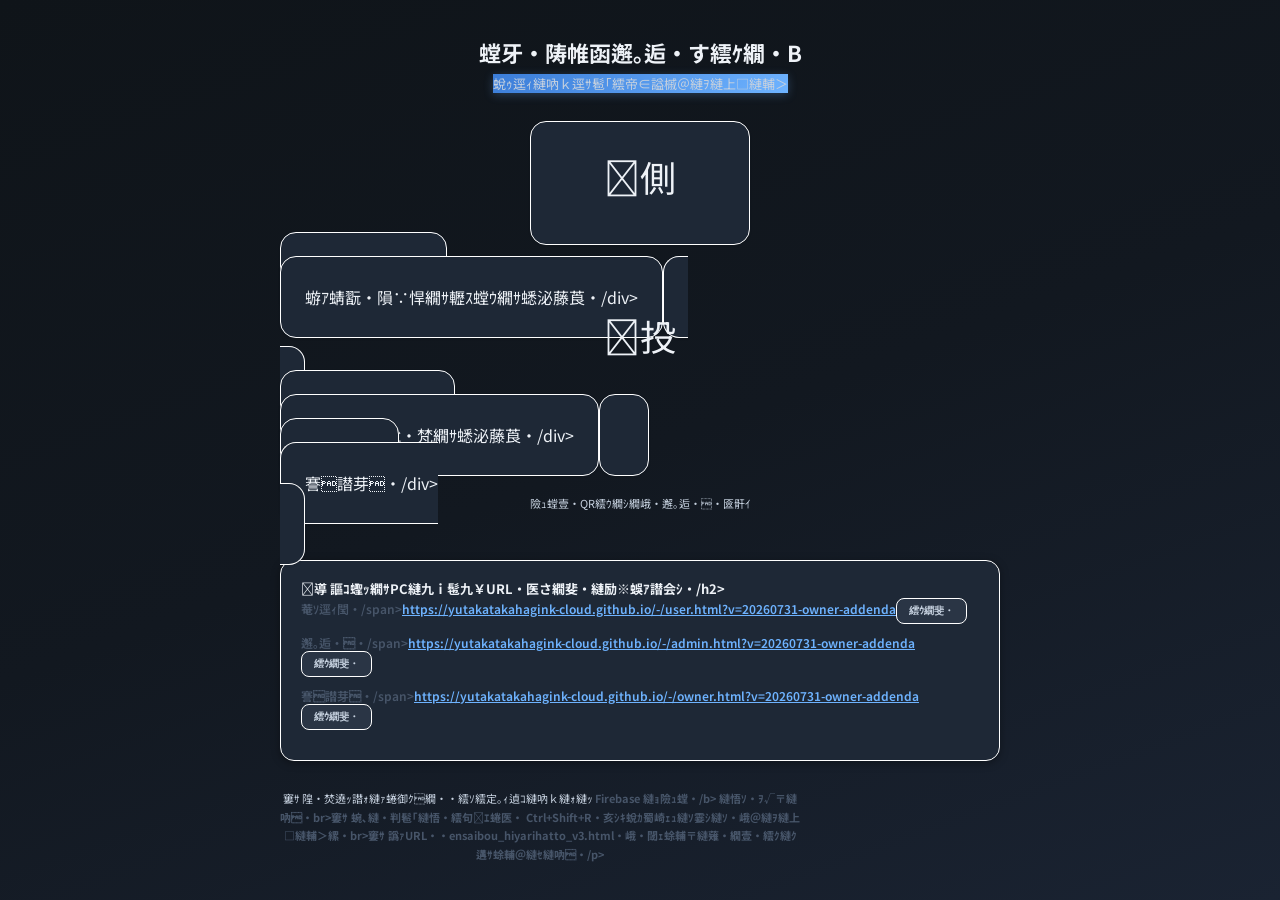
==== commit c672afcd: "feat: 所有者修正で承認者追記の編集・削除を可能に" ====
--- a/index.html
+++ b/index.html
@@ -6,7 +6,7 @@
 <meta http-equiv="Cache-Control" content="no-cache, no-store, must-revalidate">
 <meta http-equiv="Pragma" content="no-cache">
 <meta http-equiv="Expires" content="0">
-<title>安全衛生管理システム</title>
+<title>螳牙・陦帷函邂｡逅・す繧ｹ繝・Β</title>
 <link href="https://fonts.googleapis.com/css2?family=Noto+Sans+JP:wght@400;600;700&family=Orbitron:wght@500;700&display=swap" rel="stylesheet">
 <style>
 *{margin:0;padding:0;box-sizing:border-box}
@@ -30,39 +30,39 @@
 .note{font-size:11px;color:#94A3B8;margin-top:28px;text-align:center;max-width:520px;line-height:1.7}
 .note b{color:#475569}
 </style>
-<link rel="stylesheet" href="hh-theme.css?v=20260730-kitei3">
+<link rel="stylesheet" href="hh-theme.css?v=20260731-addenda-red">
 </head>
 <body class="hh-sora index-page">
-<h1>安全衛生管理システム</h1>
-<p class="sub">利用する画面を選択してください</p>
+<h1>螳牙・陦帷函邂｡逅・す繧ｹ繝・Β</h1>
+<p class="sub">蛻ｩ逕ｨ縺吶ｋ逕ｻ髱｢繧帝∈謚槭＠縺ｦ縺上□縺輔＞</p>
 <div class="cards">
-  <a href="user.html?v=20260731-wf-update" class="card" id="cardUser">
-    <div class="ico">👤</div>
-    <div class="ttl">使用者</div>
-    <div class="desc">報告・要望・災害・委員会</div>
+  <a href="user.html?v=20260731-owner-addenda" class="card" id="cardUser">
+    <div class="ico">側</div>
+    <div class="ttl">菴ｿ逕ｨ閠・/div>
+    <div class="desc">蝣ｱ蜻翫・隕∵悍繝ｻ轣ｽ螳ｳ繝ｻ蟋泌藤莨・/div>
   </a>
-  <a href="admin.html?v=20260731-wf-update" class="card" id="cardAdmin">
-    <div class="ico">📊</div>
-    <div class="ttl">管理者</div>
-    <div class="desc">一覧・分析・委員会</div>
+  <a href="admin.html?v=20260731-owner-addenda" class="card" id="cardAdmin">
+    <div class="ico">投</div>
+    <div class="ttl">邂｡逅・・/div>
+    <div class="desc">荳隕ｧ繝ｻ蛻・梵繝ｻ蟋泌藤莨・/div>
   </a>
-  <a href="owner.html?v=20260731-wf-update" class="card" id="cardOwner">
-    <div class="ico">⚙</div>
-    <div class="ttl">所有者</div>
-    <div class="desc">設定・QRコード・管理者登録</div>
+  <a href="owner.html?v=20260731-owner-addenda" class="card" id="cardOwner">
+    <div class="ico">笞・/div>
+    <div class="ttl">謇譛芽・/div>
+    <div class="desc">險ｭ螳壹・QR繧ｳ繝ｼ繝峨・邂｡逅・・匳骭ｲ</div>
   </a>
 </div>
 <div class="url-list">
-  <h2>📱 携帯・PCから開くURL（コピーして共有）</h2>
-  <div class="url-item"><span style="min-width:52px;color:#475569;font-weight:600">使用者</span><a href="user.html?v=20260731-wf-update" id="urlUser">-</a><button class="copy" onclick="copyUrl('urlUser')">コピー</button></div>
-  <div class="url-item"><span style="min-width:52px;color:#475569;font-weight:600">管理者</span><a href="admin.html?v=20260731-wf-update" id="urlAdmin">-</a><button class="copy" onclick="copyUrl('urlAdmin')">コピー</button></div>
-  <div class="url-item"><span style="min-width:52px;color:#475569;font-weight:600">所有者</span><a href="owner.html?v=20260731-wf-update" id="urlOwner">-</a><button class="copy" onclick="copyUrl('urlOwner')">コピー</button></div>
+  <h2>導 謳ｺ蟶ｯ繝ｻPC縺九ｉ髢九￥URL・医さ繝斐・縺励※蜈ｱ譛会ｼ・/h2>
+  <div class="url-item"><span style="min-width:52px;color:#475569;font-weight:600">菴ｿ逕ｨ閠・/span><a href="user.html?v=20260731-owner-addenda" id="urlUser">-</a><button class="copy" onclick="copyUrl('urlUser')">繧ｳ繝斐・</button></div>
+  <div class="url-item"><span style="min-width:52px;color:#475569;font-weight:600">邂｡逅・・/span><a href="admin.html?v=20260731-owner-addenda" id="urlAdmin">-</a><button class="copy" onclick="copyUrl('urlAdmin')">繧ｳ繝斐・</button></div>
+  <div class="url-item"><span style="min-width:52px;color:#475569;font-weight:600">謇譛芽・/span><a href="owner.html?v=20260731-owner-addenda" id="urlOwner">-</a><button class="copy" onclick="copyUrl('urlOwner')">繧ｳ繝斐・</button></div>
 </div>
-<p class="note">※ 複数端末で同一データを表示するには <b>Firebase の設定</b> が必要です。<br>※ 古い画面が出る場合は <b>Ctrl+Shift+R</b>（強制再読み込み）してください。<br>※ 旧URL（kensaibou_hiyarihatto_v3.html）は自動でこのページへ移動します。</p>
+<p class="note">窶ｻ 隍・焚遶ｯ譛ｫ縺ｧ蜷御ｸ繝・・繧ｿ繧定｡ｨ遉ｺ縺吶ｋ縺ｫ縺ｯ <b>Firebase 縺ｮ險ｭ螳・/b> 縺悟ｿ・ｦ√〒縺吶・br>窶ｻ 蜿､縺・判髱｢縺悟・繧句ｴ蜷医・ <b>Ctrl+Shift+R</b>・亥ｼｷ蛻ｶ蜀崎ｪｭ縺ｿ霎ｼ縺ｿ・峨＠縺ｦ縺上□縺輔＞縲・br>窶ｻ 譌ｧURL・・ensaibou_hiyarihatto_v3.html・峨・閾ｪ蜍輔〒縺薙・繝壹・繧ｸ縺ｸ遘ｻ蜍輔＠縺ｾ縺吶・/p>
 <script src="config.js" onerror=""></script>
 <script>
 (function(){
-  var v='?v=20260731-wf-update';
+  var v='?v=20260731-owner-addenda';
   var base=(typeof window.HH_BASE_URL==='string'&&window.HH_BASE_URL)?window.HH_BASE_URL.replace(/\/?$/,'/'):location.href.replace(/[^\/]*$/,'');
   [['urlUser','user.html'],['urlAdmin','admin.html'],['urlOwner','owner.html']].forEach(function(x){
     var url=base+x[1]+v;
@@ -73,7 +73,7 @@
     var el=document.getElementById(x[0]);if(el)el.href=base+x[1]+v;
   });
 })();
-function copyUrl(id){var a=document.getElementById(id);var url=a.href;if(navigator.clipboard&&navigator.clipboard.writeText){navigator.clipboard.writeText(url).then(function(){alert('URLをコピーしました:\n'+url)})}else{var t=document.createElement('input');t.value=url;document.body.appendChild(t);t.select();document.execCommand('copy');document.body.removeChild(t);alert('URLをコピーしました:\n'+url)}}
+function copyUrl(id){var a=document.getElementById(id);var url=a.href;if(navigator.clipboard&&navigator.clipboard.writeText){navigator.clipboard.writeText(url).then(function(){alert('URL繧偵さ繝斐・縺励∪縺励◆:\n'+url)})}else{var t=document.createElement('input');t.value=url;document.body.appendChild(t);t.select();document.execCommand('copy');document.body.removeChild(t);alert('URL繧偵さ繝斐・縺励∪縺励◆:\n'+url)}}
 </script>
 </body>
 </html>
--- a/hh-theme.css
+++ b/hh-theme.css
@@ -506,13 +506,21 @@
 body.hh-sora .dis-detail-wide #mI [style*="color:#888"],
 body.hh-sora .dis-detail-wide #mI [style*="color:#333"],
 body.hh-sora .dis-detail-wide #mI [style*="color:#1a1a1a"],
-body.hh-sora .dis-detail-wide #mI [style*="color:#E65100"],
-body.hh-sora .dis-detail-wide #mI [style*="color:#C62828"],
 body.hh-sora #root [style*="color:#555"],
 body.hh-sora #root [style*="color:#888"],
 body.hh-sora #root [style*="color:#333"],
 body.hh-sora #root [style*="color:#1a1a1a"] {
   color: #000000 !important;
+}
+
+/* 承認者追記・差戻し等の赤／オレンジは白背景上でそのまま見せる */
+body.hh-sora .dis-detail-wide #mI [style*="color:#C62828"],
+body.hh-sora #root [style*="color:#C62828"] {
+  color: #C62828 !important;
+}
+body.hh-sora .dis-detail-wide #mI [style*="color:#E65100"],
+body.hh-sora #root [style*="color:#E65100"] {
+  color: #E65100 !important;
 }
 
 body.hh-sora .dis-detail-wide #mI [style*="border:1px solid #333"],
